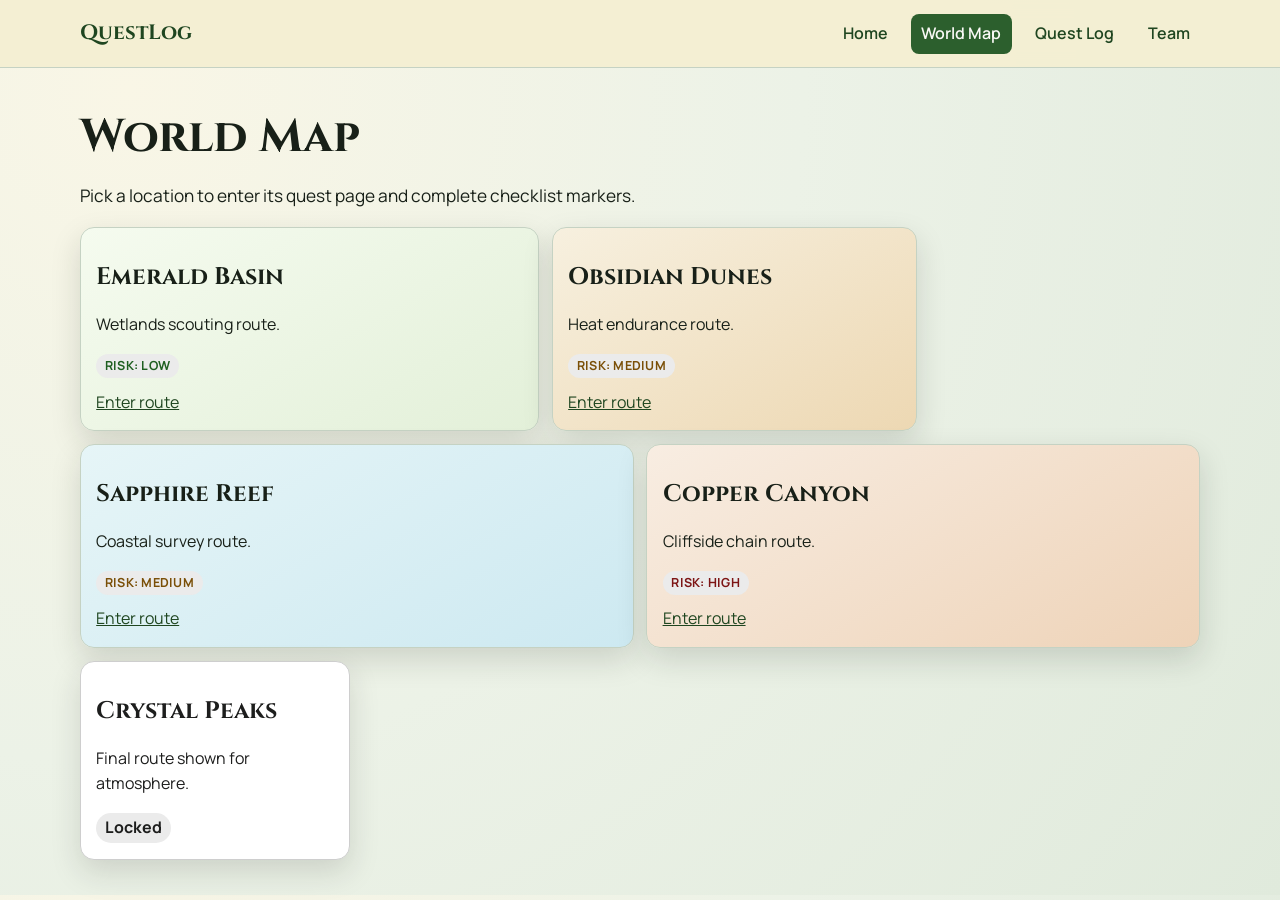
==== map.html @ 7c0382d2 "Update Project 1 HTML pages and shared CSS" ====
<!doctype html>
<html lang="en">
  <head>
    <meta charset="UTF-8" />
    <meta name="viewport" content="width=device-width, initial-scale=1.0" />
    <meta name="description" content="QuestLog world map with locations linked to quest pages." />
    <title>QuestLog | World Map</title>
    <link rel="preconnect" href="https://fonts.googleapis.com" />
    <link rel="preconnect" href="https://fonts.gstatic.com" crossorigin />
    <link href="https://fonts.googleapis.com/css2?family=Cinzel:wght@500;700&amp;family=Manrope:wght@400;600;700&amp;display=swap" rel="stylesheet" />
    <link rel="stylesheet" href="styles.css" />
  </head>
  <body>
    <a class="skip-link" href="#main-content">Skip to main content</a>
    <header class="site-header">
      <div class="container nav-shell">
        <a class="brand" href="index.html">QuestLog</a>
        <nav id="site-nav" class="site-nav" aria-label="Main navigation">
          <a href="index.html">Home</a>
          <a href="map.html" aria-current="page">World Map</a>
          <a href="quest-log.html">Quest Log</a>
          <a href="team.html">Team</a>
        </nav>
      </div>
    </header>

    <main id="main-content" class="section">
      <div class="container">
        <h1>World Map</h1>
        <p class="lead">Pick a location to enter its quest page and complete checklist markers.</p>

        <section class="map-grid" aria-label="World map territories">
          <article class="region-card emerald unlocked">
            <h2>Emerald Basin</h2>
            <p>Wetlands scouting route.</p>
            <div class="route-meta">
              <span class="risk-badge risk-low">Risk: Low</span>
            </div>
            <a href="quest-emerald.html">Enter route</a>
          </article>

          <article class="region-card dunes unlocked">
            <h2>Obsidian Dunes</h2>
            <p>Heat endurance route.</p>
            <div class="route-meta">
              <span class="risk-badge risk-medium">Risk: Medium</span>
            </div>
            <a href="quest-dunes.html">Enter route</a>
          </article>

          <article class="region-card reef unlocked">
            <h2>Sapphire Reef</h2>
            <p>Coastal survey route.</p>
            <div class="route-meta">
              <span class="risk-badge risk-medium">Risk: Medium</span>
            </div>
            <a href="quest-reef.html">Enter route</a>
          </article>

          <article class="region-card canyon unlocked">
            <h2>Copper Canyon</h2>
            <p>Cliffside chain route.</p>
            <div class="route-meta">
              <span class="risk-badge risk-high">Risk: High</span>
            </div>
            <a href="quest-canyon.html">Enter route</a>
          </article>

          <article class="region-card peaks locked" aria-label="Crystal Peaks locked route">
            <h2>Crystal Peaks</h2>
            <p>Final route shown for atmosphere.</p>
            <span>Locked</span>
          </article>
        </section>
      </div>
    </main>

    <footer class="landmark-footer">
      <p class="sr-only">QuestLog footer landmark</p>
    </footer>
  </body>
</html>
---- styles.css ----
:root {
  --ink: #182018;
  --forest: #2c5f2d;
  --forest-deep: #1f4620;
  --parchment: #f4efd3;
  --sun: #d8a64d;
  --card: #ffffff;
  --muted: #4c5a4b;
  --line: #c5d2c3;
  --shadow: 0 12px 30px rgba(24, 32, 24, 0.15);
}

* {
  box-sizing: border-box;
}

html,
body {
  margin: 0;
  padding: 0;
}

body {
  font-family: 'Manrope', sans-serif;
  color: var(--ink);
  background: radial-gradient(circle at 10% 10%, #f9f6e6 0%, #ecf2e7 48%, #e0eadc 100%);
  line-height: 1.6;
}

a {
  color: var(--forest-deep);
}

a:focus-visible,
input:focus-visible {
  outline: 3px solid var(--sun);
  outline-offset: 2px;
}

h1,
h2,
h3 {
  font-family: 'Cinzel', serif;
  line-height: 1.2;
}

.container {
  width: min(1120px, 92%);
  margin: 0 auto;
}

.skip-link {
  position: absolute;
  left: -9999px;
  top: 0;
  background: var(--sun);
  color: #1d1303;
  padding: 0.5rem 0.75rem;
  font-weight: 700;
}

.skip-link:focus {
  left: 0.5rem;
  top: 0.5rem;
  z-index: 1000;
}

.site-header {
  position: sticky;
  top: 0;
  z-index: 50;
  border-bottom: 1px solid var(--line);
  background: rgba(244, 239, 211, 0.96);
  backdrop-filter: blur(8px);
}

.nav-shell {
  display: flex;
  align-items: center;
  justify-content: space-between;
  gap: 1rem;
  min-height: 4.2rem;
}

.brand {
  text-decoration: none;
  font-family: 'Cinzel', serif;
  font-size: 1.3rem;
  font-weight: 700;
}

.site-nav {
  display: flex;
  gap: 0.8rem;
  align-items: center;
  flex-wrap: wrap;
}

.site-nav a {
  text-decoration: none;
  padding: 0.45rem 0.65rem;
  border-radius: 8px;
  font-weight: 600;
}

.site-nav a[aria-current='page'] {
  background: var(--forest);
  color: #f8f8f5;
}

.hero {
  padding: 3rem 0 2rem;
}

.hero-grid {
  display: grid;
  grid-template-columns: 1.4fr 1fr;
  gap: 1.2rem;
  align-items: stretch;
}

.hero-grid > * {
  animation: rise-in 0.6s ease both;
}

.eyebrow {
  color: var(--muted);
  font-weight: 700;
  text-transform: uppercase;
  letter-spacing: 0.04em;
}

h1 {
  margin: 0.4rem 0 1rem;
  font-size: clamp(1.9rem, 3.6vw, 3rem);
}

.lead {
  font-size: 1.08rem;
  max-width: 65ch;
}

.season-panel {
  background: linear-gradient(160deg, #1f4620 0%, #2e6131 75%);
  color: #f8f7ec;
  border-radius: 16px;
  padding: 1rem 1.1rem;
  box-shadow: var(--shadow);
}

.season-panel h2 {
  margin-top: 0;
}

.btn {
  display: inline-block;
  text-decoration: none;
  border-radius: 10px;
  padding: 0.6rem 0.95rem;
  font-weight: 700;
  border: 2px solid transparent;
  transition: transform 0.25s ease, box-shadow 0.25s ease, background-color 0.25s ease;
}

.btn:hover {
  transform: translateY(-2px);
}

.btn-primary {
  background: var(--forest);
  color: #f7f8f6;
}

.btn-primary:hover {
  box-shadow: 0 10px 20px rgba(44, 95, 45, 0.35);
}

.btn-ghost {
  border-color: var(--forest);
  color: var(--forest-deep);
  background: transparent;
}

.cta-row {
  display: flex;
  gap: 0.8rem;
  flex-wrap: wrap;
}

.section {
  padding: 2.2rem 0;
}

.quest-row {
  display: flex;
  flex-wrap: wrap;
  gap: 1rem;
}

.quest-card {
  flex: 1 1 220px;
  background: var(--card);
  border: 1px solid var(--line);
  border-radius: 14px;
  padding: 1rem;
  box-shadow: var(--shadow);
  transition: transform 0.25s ease, filter 0.25s ease;
}

.quest-card:hover {
  transform: scale(1.03);
}

.quest-card a:focus-visible,
.region-card a:focus-visible {
  border-radius: 8px;
  background: #e6f0e3;
}

.quest-card.locked {
  filter: grayscale(1);
  opacity: 0.8;
}

.quest-card.locked span,
.region-card span {
  display: inline-block;
  background: #ebebeb;
  border-radius: 999px;
  padding: 0.15rem 0.55rem;
  font-weight: 700;
}

.route-meta {
  display: flex;
  flex-wrap: wrap;
  gap: 0.5rem;
  margin: 0.4rem 0 0.7rem;
}

.risk-badge {
  display: inline-block;
  border-radius: 999px;
  padding: 0.2rem 0.65rem;
  font-size: 0.78rem;
  font-weight: 700;
  letter-spacing: 0.02em;
  text-transform: uppercase;
}

.risk-low {
  background: #dff3df;
  color: #1f5f21;
}

.risk-medium {
  background: #f8ecd1;
  color: #7a4f07;
}

.risk-high {
  background: #f8dede;
  color: #7d1515;
}

.safety-callout {
  margin: 0.95rem 0 1.1rem;
  border: 1px solid #f0d8ac;
  border-left: 5px solid var(--sun);
  border-radius: 12px;
  background: #fff9ec;
  padding: 0.75rem 0.85rem;
}

.safety-callout h2 {
  margin: 0 0 0.35rem;
  font-size: 1.05rem;
}

.safety-callout ul {
  margin: 0;
  padding-left: 1.1rem;
}

.safety-callout li {
  margin-bottom: 0.25rem;
}

.safety-inline {
  margin-top: 0.5rem;
}

.safety-inline strong {
  display: inline-block;
  margin-bottom: 0.25rem;
}

.map-grid {
  margin-top: 1rem;
  display: grid;
  grid-template-columns: repeat(12, 1fr);
  gap: 0.8rem;
}

.region-card {
  border-radius: 14px;
  background: var(--card);
  border: 1px solid var(--line);
  padding: 0.95rem;
  min-height: 150px;
  box-shadow: var(--shadow);
  transition: transform 0.25s ease, filter 0.25s ease;
  animation: rise-in 0.5s ease both;
}

.region-card:hover,
.region-card:focus-within {
  transform: scale(1.03);
}

.region-card.locked {
  filter: grayscale(0.95);
  opacity: 0.75;
}

.emerald {
  grid-column: span 5;
  background: linear-gradient(150deg, #f5fbef, #e3f0d9);
}

.dunes {
  grid-column: span 4;
  background: linear-gradient(150deg, #f7f0df, #edd8b3);
}

.peaks {
  grid-column: span 3;
}

.reef {
  grid-column: span 6;
  background: linear-gradient(150deg, #e6f5f7, #cde9f1);
}

.canyon {
  grid-column: span 6;
  background: linear-gradient(150deg, #f8ede2, #eed3b8);
}

.quest-log-grid,
.team-grid {
  display: grid;
  grid-template-columns: repeat(auto-fit, minmax(260px, 1fr));
  gap: 1rem;
}

.log-card,
.member-card {
  background: var(--card);
  border: 1px solid var(--line);
  border-radius: 14px;
  padding: 1rem;
  box-shadow: var(--shadow);
  animation: rise-in 0.45s ease both;
}

.log-card.locked {
  filter: grayscale(1);
  opacity: 0.8;
}

.quest-page {
  max-width: 760px;
}

.checkpoints {
  list-style: none;
  padding: 0;
  margin: 0;
  display: grid;
  gap: 0.6rem;
}

.checklist-only li {
  background: #f6f9f3;
  border: 1px solid #e3ebdf;
  border-radius: 10px;
  padding: 0.45rem 0.5rem;
}

.checklist-only label {
  display: flex;
  align-items: center;
  gap: 0.55rem;
  cursor: pointer;
}

.checklist-only input[type='checkbox'] {
  width: 1.1rem;
  height: 1.1rem;
  accent-color: var(--forest);
}

.lock-note {
  font-weight: 700;
  color: #6a4b16;
}

.landmark-footer {
  height: 0;
  overflow: hidden;
}

.sr-only {
  position: absolute;
  width: 1px;
  height: 1px;
  padding: 0;
  margin: -1px;
  overflow: hidden;
  clip: rect(0 0 0 0);
  white-space: nowrap;
  border: 0;
}

@keyframes rise-in {
  from {
    opacity: 0;
    transform: translateY(14px);
  }

  to {
    opacity: 1;
    transform: translateY(0);
  }
}

@media (max-width: 880px) {
  .hero-grid {
    grid-template-columns: 1fr;
  }

  .emerald,
  .dunes,
  .peaks,
  .reef,
  .canyon {
    grid-column: span 12;
  }
}

@media (prefers-reduced-motion: reduce) {
  *,
  *::before,
  *::after {
    animation-duration: 0.001ms !important;
    animation-iteration-count: 1 !important;
    transition-duration: 0.001ms !important;
    scroll-behavior: auto !important;
  }
}
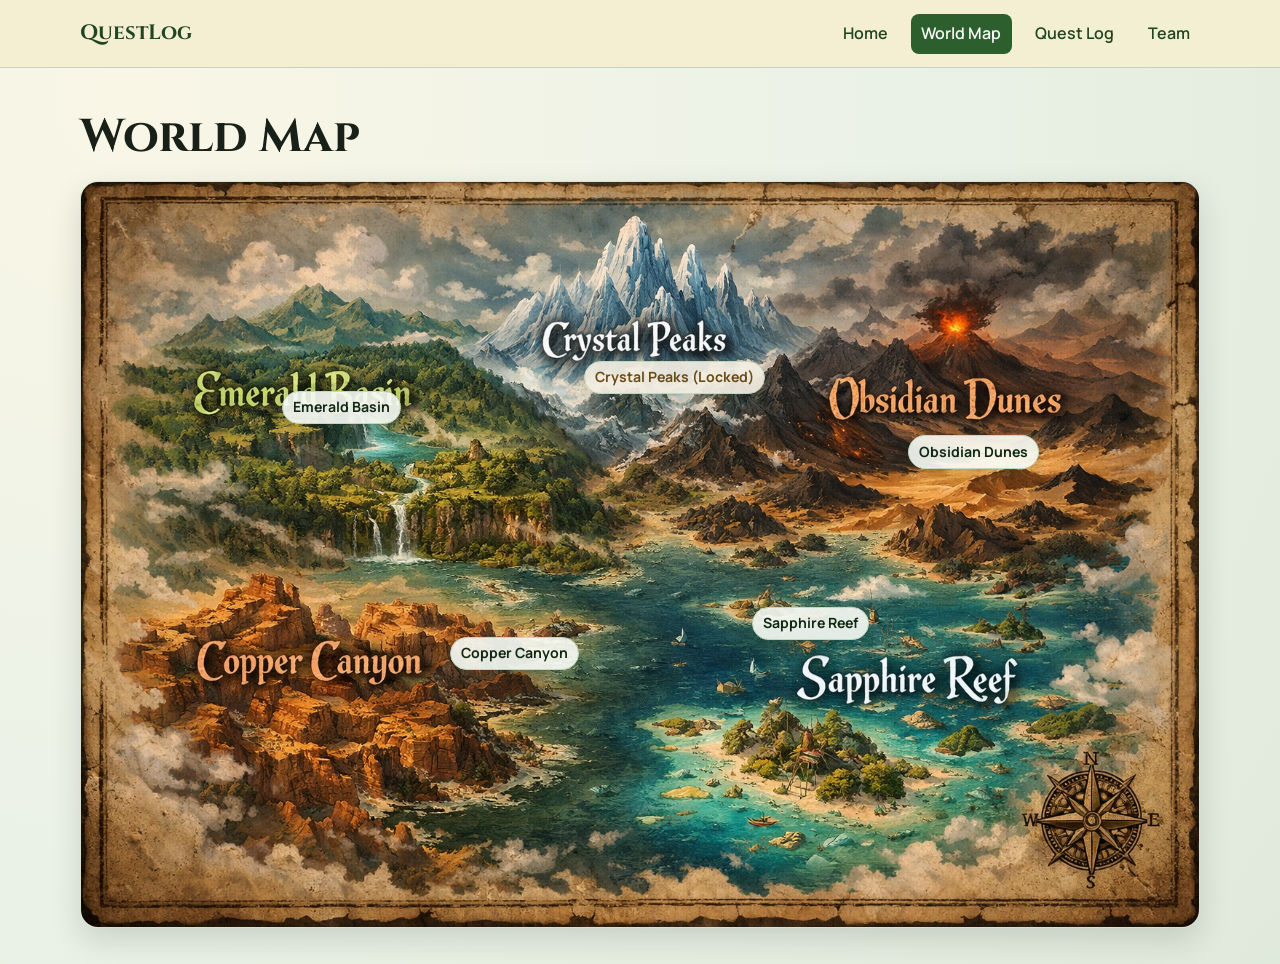
==== commit 89471845: "feat(map): use custom world map image with interactive route labels" ====
--- a/map.html
+++ b/map.html
@@ -27,50 +27,18 @@
     <main id="main-content" class="section">
       <div class="container">
         <h1>World Map</h1>
-        <p class="lead">Pick a location to enter its quest page and complete checklist markers.</p>
+        <section class="world-map-canvas" aria-label="Interactive world map">
+          <img
+            src="assets/c2b4884b-c678-42ab-b5dd-70e5ac50a479.png"
+            alt="QuestLog world map background"
+            class="world-map-image"
+          />
 
-        <section class="map-grid" aria-label="World map territories">
-          <article class="region-card emerald unlocked">
-            <h2>Emerald Basin</h2>
-            <p>Wetlands scouting route.</p>
-            <div class="route-meta">
-              <span class="risk-badge risk-low">Risk: Low</span>
-            </div>
-            <a href="quest-emerald.html">Enter route</a>
-          </article>
-
-          <article class="region-card dunes unlocked">
-            <h2>Obsidian Dunes</h2>
-            <p>Heat endurance route.</p>
-            <div class="route-meta">
-              <span class="risk-badge risk-medium">Risk: Medium</span>
-            </div>
-            <a href="quest-dunes.html">Enter route</a>
-          </article>
-
-          <article class="region-card reef unlocked">
-            <h2>Sapphire Reef</h2>
-            <p>Coastal survey route.</p>
-            <div class="route-meta">
-              <span class="risk-badge risk-medium">Risk: Medium</span>
-            </div>
-            <a href="quest-reef.html">Enter route</a>
-          </article>
-
-          <article class="region-card canyon unlocked">
-            <h2>Copper Canyon</h2>
-            <p>Cliffside chain route.</p>
-            <div class="route-meta">
-              <span class="risk-badge risk-high">Risk: High</span>
-            </div>
-            <a href="quest-canyon.html">Enter route</a>
-          </article>
-
-          <article class="region-card peaks locked" aria-label="Crystal Peaks locked route">
-            <h2>Crystal Peaks</h2>
-            <p>Final route shown for atmosphere.</p>
-            <span>Locked</span>
-          </article>
+          <a class="map-label emerald-point" href="quest-emerald.html">Emerald Basin</a>
+          <a class="map-label dunes-point" href="quest-dunes.html">Obsidian Dunes</a>
+          <a class="map-label reef-point" href="quest-reef.html">Sapphire Reef</a>
+          <a class="map-label canyon-point" href="quest-canyon.html">Copper Canyon</a>
+          <span class="map-label locked-point" aria-label="Crystal Peaks route locked">Crystal Peaks (Locked)</span>
         </section>
       </div>
     </main>
--- a/styles.css
+++ b/styles.css
@@ -302,6 +302,81 @@
   gap: 0.8rem;
 }
 
+.world-map-bg {
+  border-radius: 18px;
+  padding: 1rem;
+  background:
+    linear-gradient(rgba(247, 249, 245, 0.72), rgba(247, 249, 245, 0.72)),
+    url('assets/world-map-custom.svg') center / cover no-repeat;
+  border: 1px solid #d7e1d4;
+}
+
+.world-map-canvas {
+  position: relative;
+  margin-top: 1rem;
+  border-radius: 18px;
+  overflow: hidden;
+  border: 1px solid #d7e1d4;
+  box-shadow: var(--shadow);
+}
+
+.world-map-image {
+  display: block;
+  width: 100%;
+  height: auto;
+}
+
+.map-label {
+  position: absolute;
+  text-decoration: none;
+  font-weight: 700;
+  font-size: 0.88rem;
+  color: #122814;
+  background: rgba(248, 252, 246, 0.9);
+  border: 1px solid #c2d5bf;
+  border-radius: 999px;
+  padding: 0.28rem 0.62rem;
+  box-shadow: 0 6px 16px rgba(23, 58, 27, 0.16);
+  transition: transform 0.2s ease, background-color 0.2s ease;
+}
+
+.map-label:hover {
+  transform: translateY(-2px);
+  background: #f1f8ed;
+}
+
+.map-label:focus-visible {
+  outline: 3px solid var(--sun);
+  outline-offset: 2px;
+}
+
+.emerald-point {
+  left: 18%;
+  top: 28%;
+}
+
+.dunes-point {
+  left: 74%;
+  top: 34%;
+}
+
+.reef-point {
+  left: 60%;
+  top: 57%;
+}
+
+.canyon-point {
+  left: 33%;
+  top: 61%;
+}
+
+.locked-point {
+  left: 45%;
+  top: 24%;
+  background: rgba(242, 238, 226, 0.92);
+  color: #6a4b16;
+}
+
 .region-card {
   border-radius: 14px;
   background: var(--card);
@@ -447,6 +522,11 @@
   .canyon {
     grid-column: span 12;
   }
+
+  .map-label {
+    font-size: 0.75rem;
+    padding: 0.22rem 0.5rem;
+  }
 }
 
 @media (prefers-reduced-motion: reduce) {
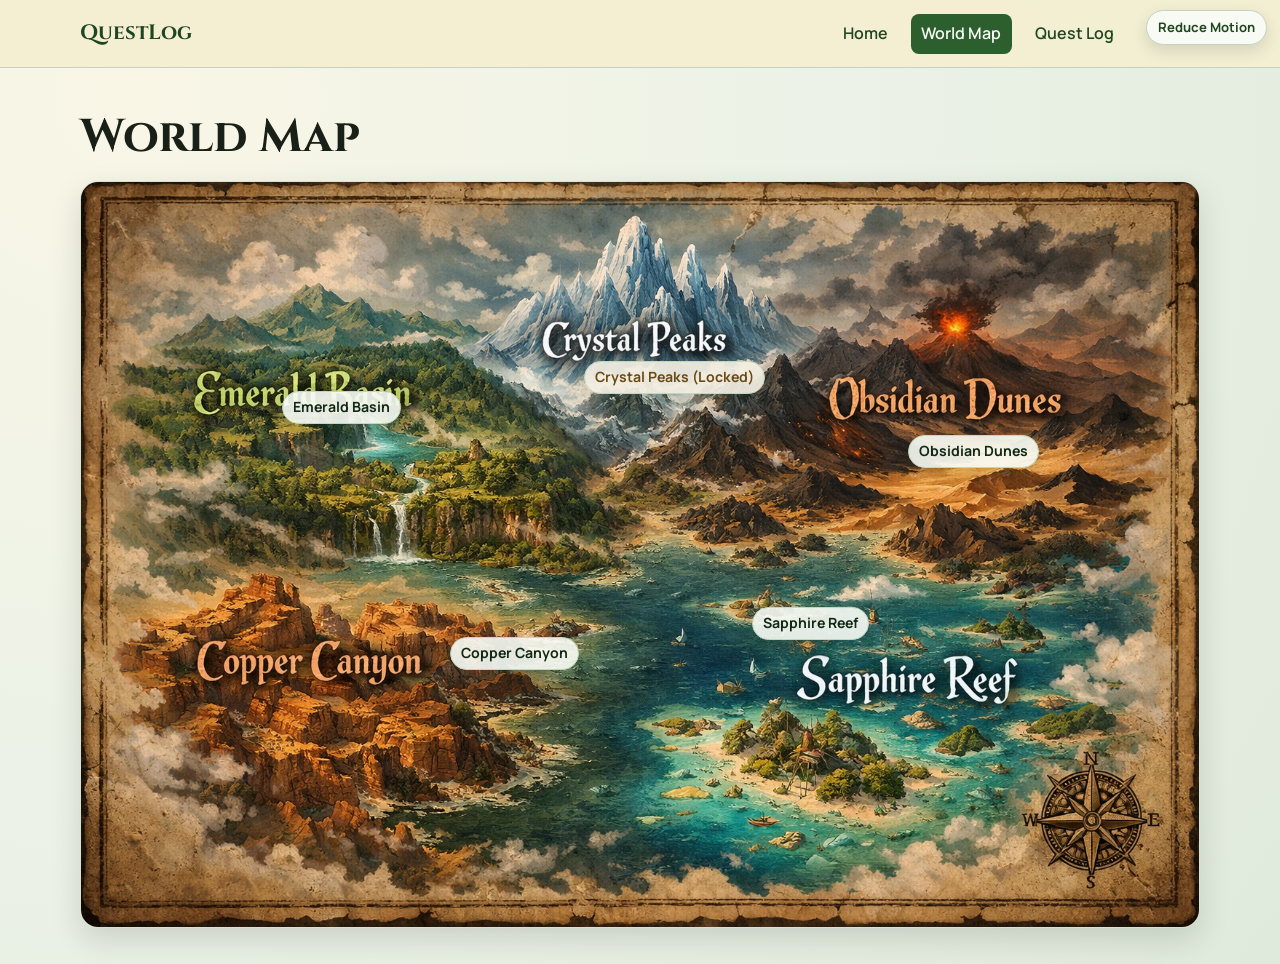
==== commit ac6c8fa9: "feat(animation): add motion polish and in-page reduce-motion toggle" ====
--- a/map.html
+++ b/map.html
@@ -12,6 +12,8 @@
   </head>
   <body>
     <a class="skip-link" href="#main-content">Skip to main content</a>
+    <input type="checkbox" id="reduce-motion-toggle" class="motion-toggle-input" />
+    <label for="reduce-motion-toggle" class="motion-toggle-label">Reduce Motion</label>
     <header class="site-header">
       <div class="container nav-shell">
         <a class="brand" href="index.html">QuestLog</a>
--- a/styles.css
+++ b/styles.css
@@ -27,6 +27,10 @@
   line-height: 1.6;
 }
 
+main {
+  animation: page-fade 0.28s ease both;
+}
+
 a {
   color: var(--forest-deep);
 }
@@ -65,6 +69,45 @@
   z-index: 1000;
 }
 
+.motion-toggle-input {
+  position: absolute;
+  opacity: 0;
+  pointer-events: none;
+}
+
+.motion-toggle-label {
+  position: fixed;
+  top: 0.65rem;
+  right: 0.8rem;
+  z-index: 1200;
+  background: #f7fbf4;
+  color: #1f4620;
+  border: 1px solid #c5d2c3;
+  border-radius: 999px;
+  padding: 0.35rem 0.7rem;
+  font-size: 0.82rem;
+  font-weight: 700;
+  cursor: pointer;
+  box-shadow: 0 6px 16px rgba(24, 32, 24, 0.14);
+}
+
+.motion-toggle-label:hover {
+  background: #eef7ea;
+}
+
+#reduce-motion-toggle:checked + .motion-toggle-label {
+  background: #1f4620;
+  color: #f8f8f5;
+  border-color: #1f4620;
+}
+
+#reduce-motion-toggle:checked ~ *,
+#reduce-motion-toggle:checked ~ * * {
+  animation: none !important;
+  transition: none !important;
+  scroll-behavior: auto !important;
+}
+
 .site-header {
   position: sticky;
   top: 0;
@@ -164,6 +207,10 @@
 
 .btn:hover {
   transform: translateY(-2px);
+}
+
+.btn:active {
+  transform: scale(0.98);
 }
 
 .btn-primary {
@@ -270,6 +317,7 @@
   border-radius: 12px;
   background: #fff9ec;
   padding: 0.75rem 0.85rem;
+  animation: callout-glow 0.65s ease both;
 }
 
 .safety-callout h2 {
@@ -338,6 +386,23 @@
   padding: 0.28rem 0.62rem;
   box-shadow: 0 6px 16px rgba(23, 58, 27, 0.16);
   transition: transform 0.2s ease, background-color 0.2s ease;
+  animation: label-pulse-in 0.45s ease both;
+}
+
+.map-label:nth-of-type(2) {
+  animation-delay: 0.05s;
+}
+
+.map-label:nth-of-type(3) {
+  animation-delay: 0.1s;
+}
+
+.map-label:nth-of-type(4) {
+  animation-delay: 0.15s;
+}
+
+.map-label:nth-of-type(5) {
+  animation-delay: 0.2s;
 }
 
 .map-label:hover {
@@ -442,6 +507,70 @@
 .log-card.locked {
   filter: grayscale(1);
   opacity: 0.8;
+}
+
+.log-card:hover,
+.member-card:hover {
+  transform: translateY(-2px);
+  box-shadow: 0 14px 28px rgba(24, 32, 24, 0.2);
+}
+
+.log-ops-banner {
+  margin: 1rem 0 1.15rem;
+  border: 1px solid #d7e1d4;
+  border-left: 5px solid var(--forest);
+  border-radius: 14px;
+  background: #f5f9f2;
+  padding: 0.8rem 0.9rem;
+  display: flex;
+  gap: 0.8rem;
+  align-items: center;
+  justify-content: space-between;
+  flex-wrap: wrap;
+}
+
+.log-ops-banner p {
+  margin: 0;
+}
+
+.status-badge {
+  display: inline-block;
+  border-radius: 999px;
+  padding: 0.2rem 0.65rem;
+  font-size: 0.78rem;
+  font-weight: 700;
+  letter-spacing: 0.02em;
+  text-transform: uppercase;
+  animation: status-in 0.34s ease both;
+}
+
+.status-badge:nth-child(2) {
+  animation-delay: 0.08s;
+}
+
+.status-active {
+  background: #dff3df;
+  color: #1f5f21;
+}
+
+.status-queued {
+  background: #e6f0fb;
+  color: #1f4f81;
+}
+
+.status-review {
+  background: #fde4c8;
+  color: #8a4700;
+}
+
+.status-locked {
+  background: #ece9e1;
+  color: #6a4b16;
+}
+
+.log-note {
+  margin: 0.25rem 0 0;
+  color: #364634;
 }
 
 .quest-page {
@@ -510,6 +639,54 @@
   }
 }
 
+@keyframes page-fade {
+  from {
+    opacity: 0;
+  }
+
+  to {
+    opacity: 1;
+  }
+}
+
+@keyframes label-pulse-in {
+  from {
+    opacity: 0;
+    transform: scale(0.92);
+  }
+
+  to {
+    opacity: 1;
+    transform: scale(1);
+  }
+}
+
+@keyframes status-in {
+  from {
+    opacity: 0;
+    transform: translateY(5px);
+  }
+
+  to {
+    opacity: 1;
+    transform: translateY(0);
+  }
+}
+
+@keyframes callout-glow {
+  0% {
+    box-shadow: 0 0 0 rgba(216, 166, 77, 0);
+  }
+
+  45% {
+    box-shadow: 0 0 0 7px rgba(216, 166, 77, 0.2);
+  }
+
+  100% {
+    box-shadow: 0 0 0 rgba(216, 166, 77, 0);
+  }
+}
+
 @media (max-width: 880px) {
   .hero-grid {
     grid-template-columns: 1fr;
@@ -526,6 +703,17 @@
   .map-label {
     font-size: 0.75rem;
     padding: 0.22rem 0.5rem;
+  }
+
+  .log-ops-banner {
+    align-items: flex-start;
+  }
+
+  .motion-toggle-label {
+    top: 4.9rem;
+    right: 0.55rem;
+    font-size: 0.76rem;
+    padding: 0.3rem 0.58rem;
   }
 }
 
